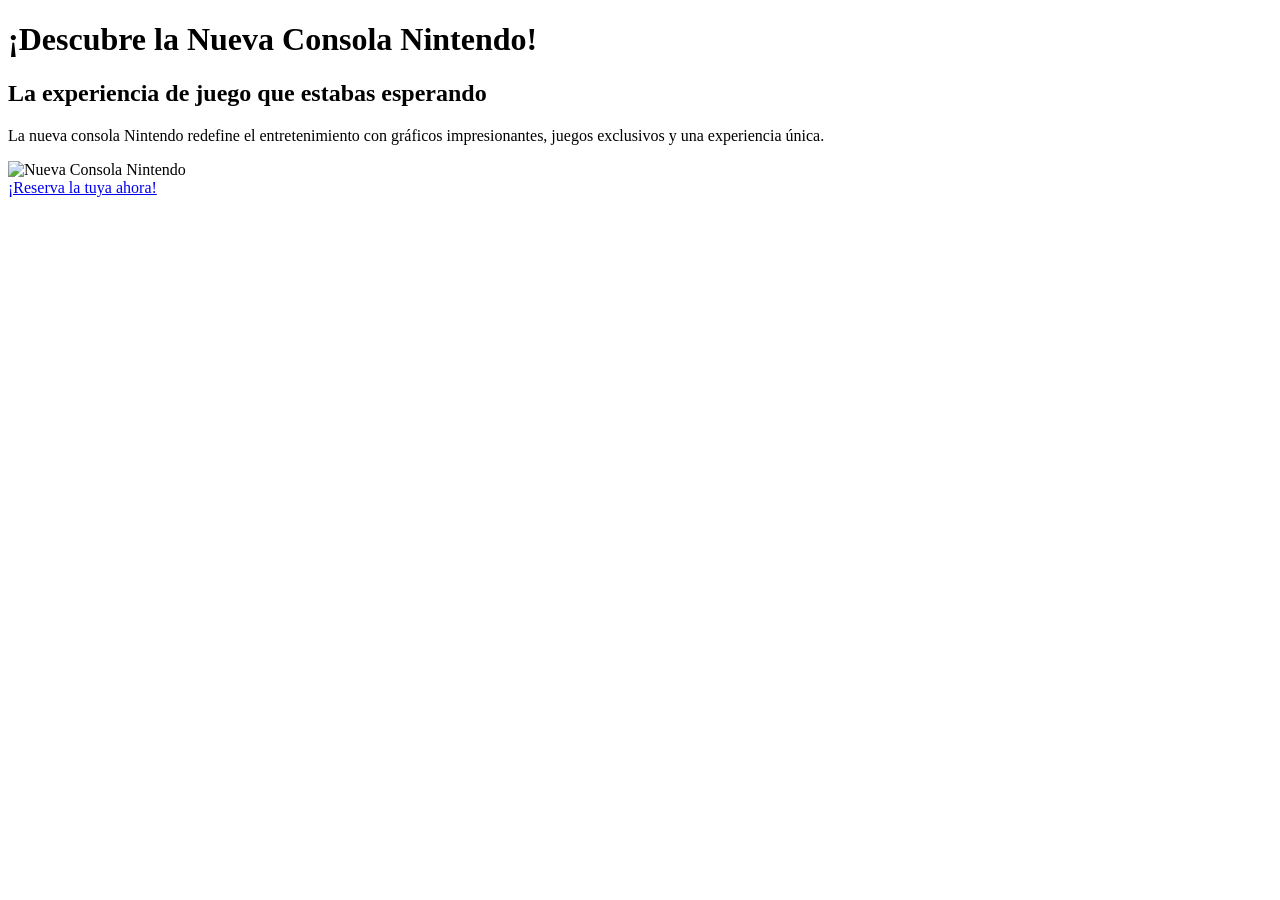
==== index.html @ 9f62196e "Se inicia el proyecto, creando la estructura base del sitio web" ====
<!DOCTYPE html>
<html lang="es">
<head>
    <meta charset="UTF-8">
    <meta name="viewport" content="width=device-width, initial-scale=1.0">
    <title>Lanzamiento de la Nueva Consola Nintendo</title>
    <link rel="stylesheet" href="style.css">
</head>
<body>
    <header>
        <h1>¡Descubre la Nueva Consola Nintendo!</h1>
    </header>
    <div class="container">
        <h2>La experiencia de juego que estabas esperando</h2>
        <p>La nueva consola Nintendo redefine el entretenimiento con gráficos impresionantes, juegos exclusivos y una experiencia única.</p>
        <img src="console.jpg" alt="Nueva Consola Nintendo" class="promo-image">
        <div class="cta">
            <a href="#preorder">¡Reserva la tuya ahora!</a>
        </div>
    </div>
</body>
</html>
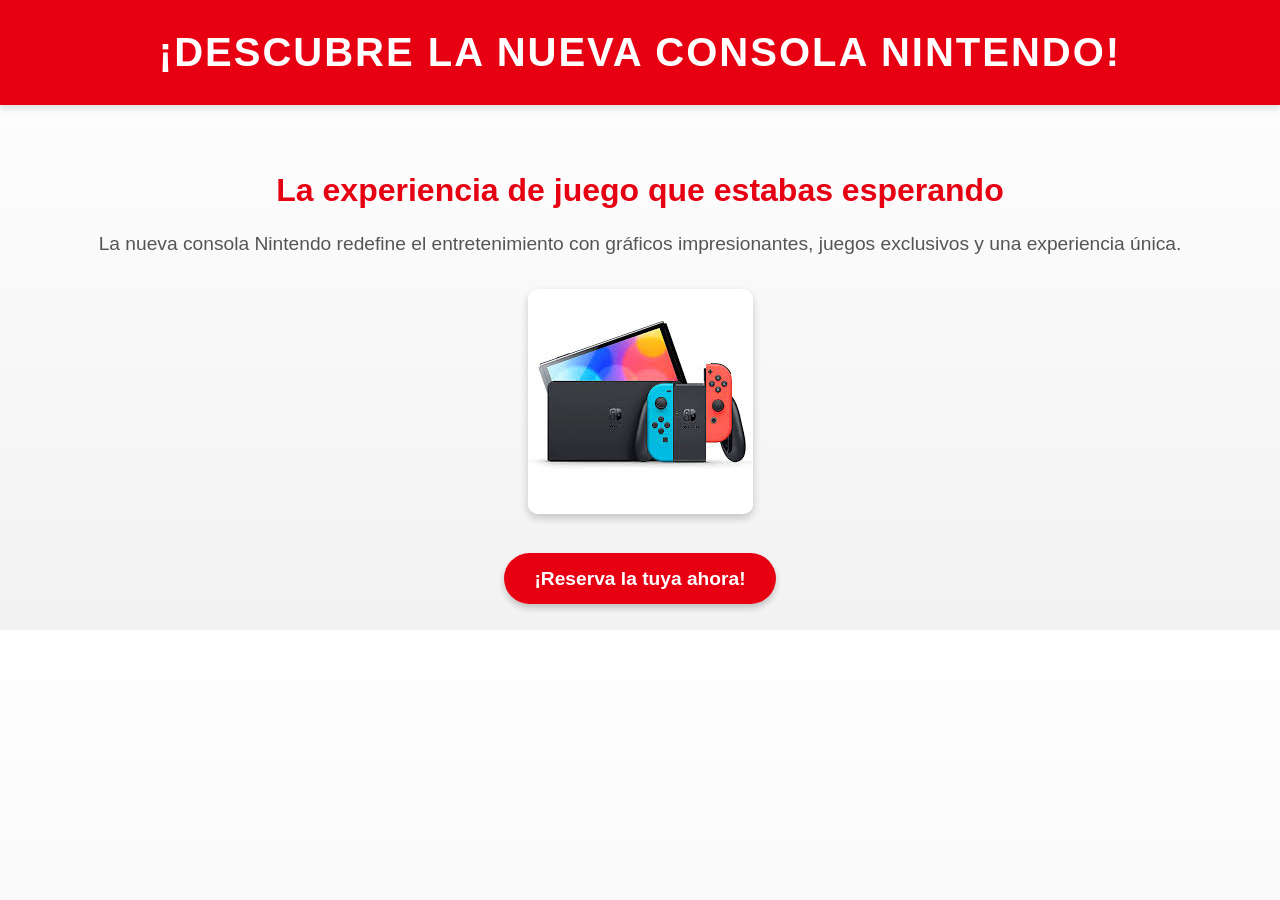
==== commit 7fe89c6c: "se mejoro el estilo del proyecto y se arreglo el tema de la imagen." ====
--- a/index.html
+++ b/index.html
@@ -13,7 +13,7 @@
     <div class="container">
         <h2>La experiencia de juego que estabas esperando</h2>
         <p>La nueva consola Nintendo redefine el entretenimiento con gráficos impresionantes, juegos exclusivos y una experiencia única.</p>
-        <img src="console.jpg" alt="Nueva Consola Nintendo" class="promo-image">
+        <img src="consola.jpg" alt="Nueva Consola Nintendo" class="promo-image">
         <div class="cta">
             <a href="#preorder">¡Reserva la tuya ahora!</a>
         </div>
--- a/style.css
+++ b/style.css
@@ -0,0 +1,142 @@
+/* Estilo general */
+body {
+    font-family: 'Arial', sans-serif;
+    margin: 0;
+    padding: 0;
+    background: linear-gradient(to bottom, #ffffff, #f2f2f2);
+    color: #333;
+}
+
+/* Encabezado */
+header {
+    background-color: #e60012;
+    color: white;
+    padding: 30px 0;
+    text-align: center;
+    box-shadow: 0 4px 6px rgba(0, 0, 0, 0.1);
+    animation: fadeIn 1.5s ease-in-out;
+}
+
+header h1 {
+    margin: 0;
+    font-size: 2.5rem;
+    text-transform: uppercase;
+    letter-spacing: 2px;
+}
+
+/* Contenedor principal */
+.container {
+    padding: 40px 20px;
+    text-align: center;
+    animation: slideIn 1.5s ease-in-out;
+}
+
+.container h2 {
+    font-size: 2rem;
+    color: #e60012;
+    margin-bottom: 20px;
+}
+
+.container p {
+    font-size: 1.2rem;
+    line-height: 1.6;
+    color: #555;
+    margin-bottom: 30px;
+}
+
+/* Imagen promocional */
+.promo-image {
+    max-width: 100%;
+    height: auto;
+    border-radius: 10px;
+    box-shadow: 0 4px 8px rgba(0, 0, 0, 0.2);
+    margin-bottom: 30px;
+    animation: zoomIn 1.5s ease-in-out;
+}
+
+/* Botón de llamada a la acción */
+.cta {
+    margin-top: 20px;
+}
+
+.cta a {
+    text-decoration: none;
+    background-color: #e60012;
+    color: white;
+    padding: 15px 30px;
+    border-radius: 50px;
+    font-size: 1.2rem;
+    font-weight: bold;
+    box-shadow: 0 4px 6px rgba(0, 0, 0, 0.2);
+    transition: all 0.3s ease;
+    animation: bounce 2s infinite;
+}
+
+.cta a:hover {
+    background-color: #b3000e;
+    transform: scale(1.05);
+}
+
+/* Responsivo */
+@media (max-width: 768px) {
+    header h1 {
+        font-size: 2rem;
+    }
+
+    .container h2 {
+        font-size: 1.8rem;
+    }
+
+    .container p {
+        font-size: 1rem;
+    }
+
+    .cta a {
+        font-size: 1rem;
+        padding: 10px 20px;
+    }
+}
+
+/* Animaciones */
+@keyframes fadeIn {
+    from {
+        opacity: 0;
+    }
+    to {
+        opacity: 1;
+    }
+}
+
+@keyframes slideIn {
+    from {
+        transform: translateY(50px);
+        opacity: 0;
+    }
+    to {
+        transform: translateY(0);
+        opacity: 1;
+    }
+}
+
+@keyframes zoomIn {
+    from {
+        transform: scale(0.8);
+        opacity: 0;
+    }
+    to {
+        transform: scale(1);
+        opacity: 1;
+    }
+}
+
+@keyframes bounce {
+    0%, 20%, 50%, 80%, 100% {
+        transform: translateY(0);
+    }
+    40% {
+        transform: translateY(-10px);
+    }
+    60% {
+        transform: translateY(-5px);
+    }
+}
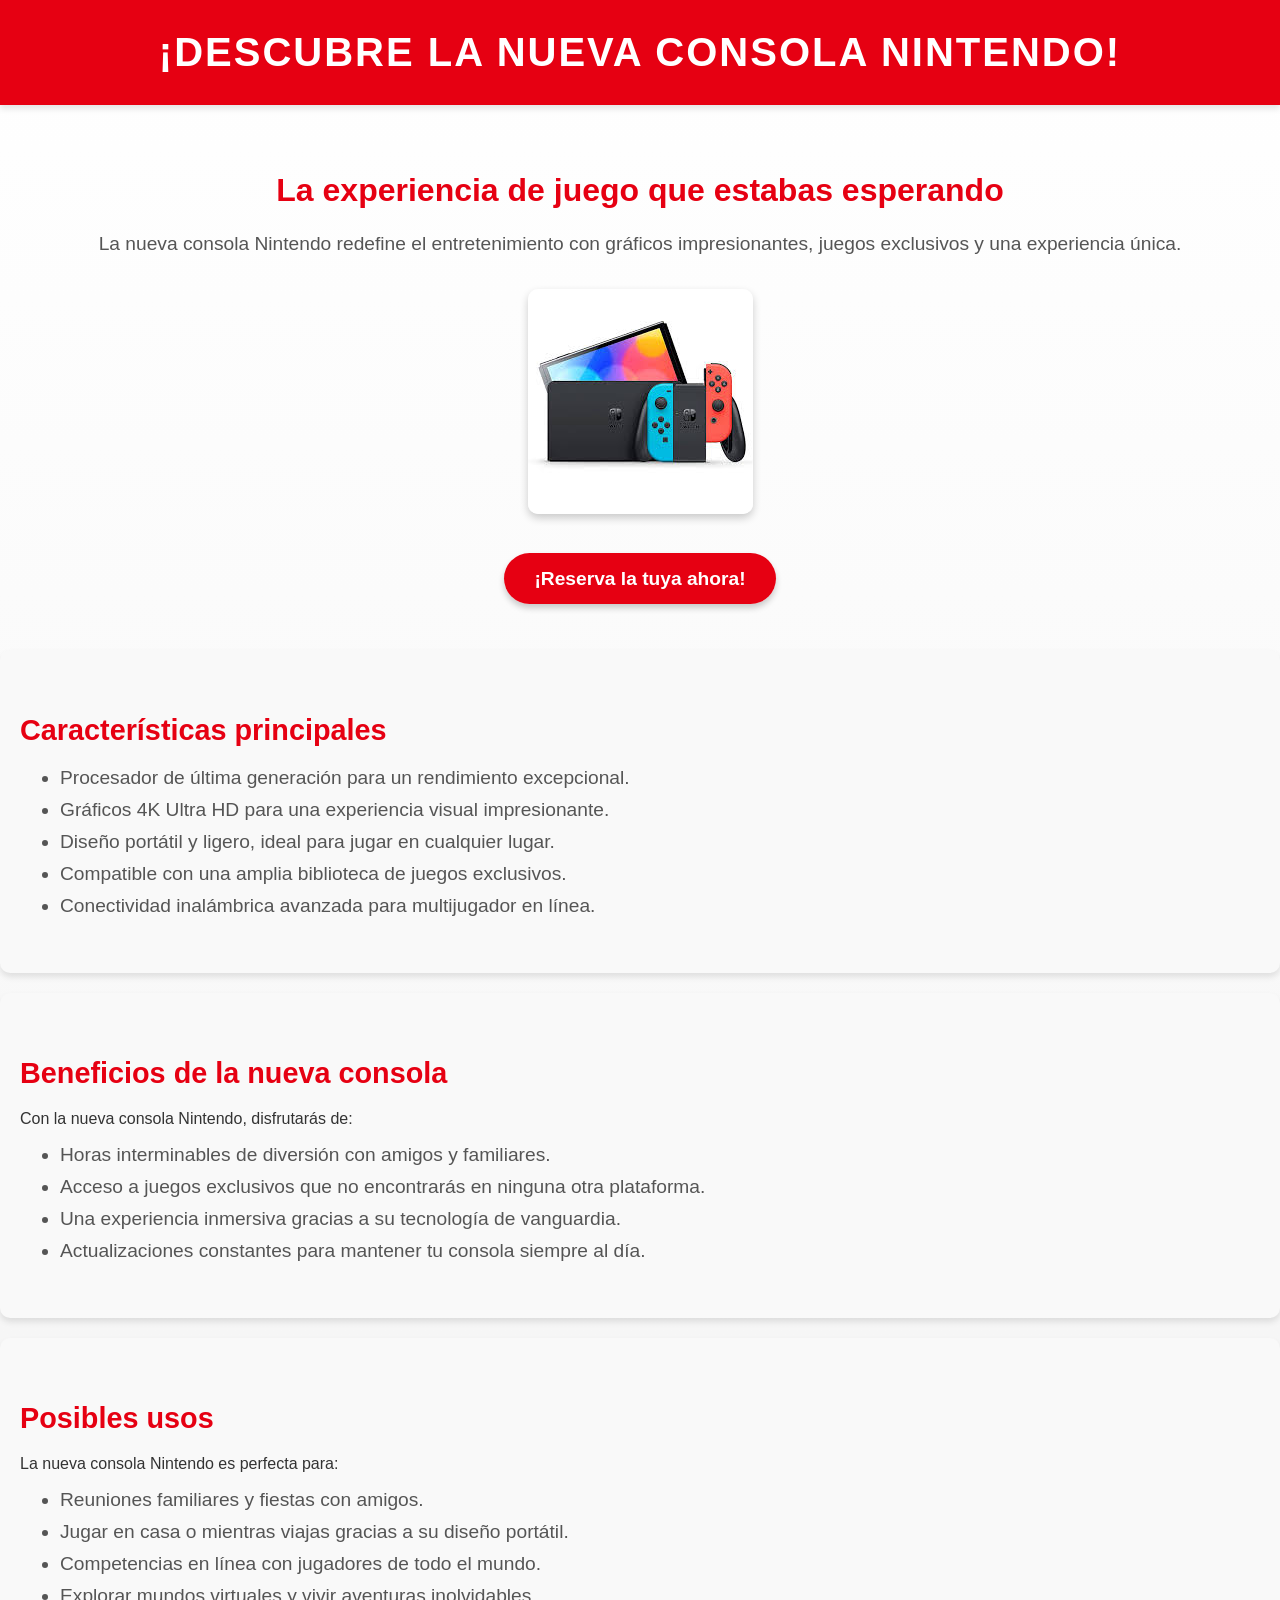
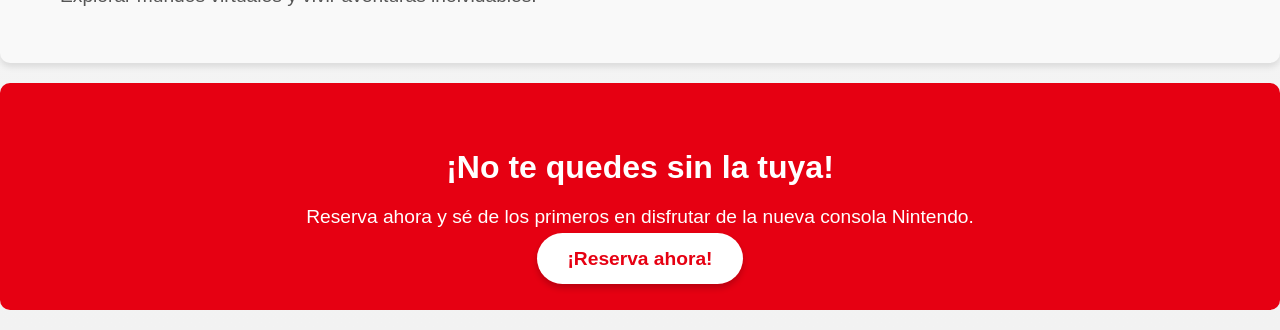
==== commit 07325fd6: "Se agrega nuevas secciones de contenido junto a un diseño que sea acorde al que ya estaba." ====
--- a/index.html
+++ b/index.html
@@ -18,5 +18,48 @@
             <a href="#preorder">¡Reserva la tuya ahora!</a>
         </div>
     </div>
+
+    <!-- Sección de características -->
+    <section class="features">
+        <h2>Características principales</h2>
+        <ul>
+            <li>Procesador de última generación para un rendimiento excepcional.</li>
+            <li>Gráficos 4K Ultra HD para una experiencia visual impresionante.</li>
+            <li>Diseño portátil y ligero, ideal para jugar en cualquier lugar.</li>
+            <li>Compatible con una amplia biblioteca de juegos exclusivos.</li>
+            <li>Conectividad inalámbrica avanzada para multijugador en línea.</li>
+        </ul>
+    </section>
+
+    <!-- Sección de beneficios -->
+    <section class="benefits">
+        <h2>Beneficios de la nueva consola</h2>
+        <p>Con la nueva consola Nintendo, disfrutarás de:</p>
+        <ul>
+            <li>Horas interminables de diversión con amigos y familiares.</li>
+            <li>Acceso a juegos exclusivos que no encontrarás en ninguna otra plataforma.</li>
+            <li>Una experiencia inmersiva gracias a su tecnología de vanguardia.</li>
+            <li>Actualizaciones constantes para mantener tu consola siempre al día.</li>
+        </ul>
+    </section>
+
+    <!-- Sección de posibles usos -->
+    <section class="uses">
+        <h2>Posibles usos</h2>
+        <p>La nueva consola Nintendo es perfecta para:</p>
+        <ul>
+            <li>Reuniones familiares y fiestas con amigos.</li>
+            <li>Jugar en casa o mientras viajas gracias a su diseño portátil.</li>
+            <li>Competencias en línea con jugadores de todo el mundo.</li>
+            <li>Explorar mundos virtuales y vivir aventuras inolvidables.</li>
+        </ul>
+    </section>
+
+    <!-- Llamado a la acción final -->
+    <div class="cta-final">
+        <h2>¡No te quedes sin la tuya!</h2>
+        <p>Reserva ahora y sé de los primeros en disfrutar de la nueva consola Nintendo.</p>
+        <a href="#preorder" class="cta-button">¡Reserva ahora!</a>
+    </div>
 </body>
 </html>
--- a/style.css
+++ b/style.css
@@ -139,4 +139,68 @@
     60% {
         transform: translateY(-5px);
     }
+}
+
+/* Sección de características, beneficios y usos */
+.features, .benefits, .uses {
+    padding: 40px 20px;
+    background-color: #f9f9f9;
+    margin: 20px 0;
+    border-radius: 10px;
+    box-shadow: 0 4px 6px rgba(0, 0, 0, 0.1);
+}
+
+.features h2, .benefits h2, .uses h2 {
+    color: #e60012;
+    font-size: 1.8rem;
+    margin-bottom: 20px;
+}
+
+.features ul, .benefits ul, .uses ul {
+    list-style: disc;
+    padding-left: 40px;
+    text-align: left;
+}
+
+.features li, .benefits li, .uses li {
+    font-size: 1.2rem;
+    margin-bottom: 10px;
+    color: #555;
+}
+
+/* Llamado a la acción final */
+.cta-final {
+    text-align: center;
+    padding: 40px 20px;
+    background-color: #e60012;
+    color: white;
+    border-radius: 10px;
+    margin: 20px 0;
+}
+
+.cta-final h2 {
+    font-size: 2rem;
+    margin-bottom: 20px;
+}
+
+.cta-final p {
+    font-size: 1.2rem;
+    margin-bottom: 20px;
+}
+
+.cta-final .cta-button {
+    text-decoration: none;
+    background-color: white;
+    color: #e60012;
+    padding: 15px 30px;
+    border-radius: 50px;
+    font-size: 1.2rem;
+    font-weight: bold;
+    box-shadow: 0 4px 6px rgba(0, 0, 0, 0.2);
+    transition: all 0.3s ease;
+}
+
+.cta-final .cta-button:hover {
+    background-color: #f2f2f2;
+    transform: scale(1.05);
 }
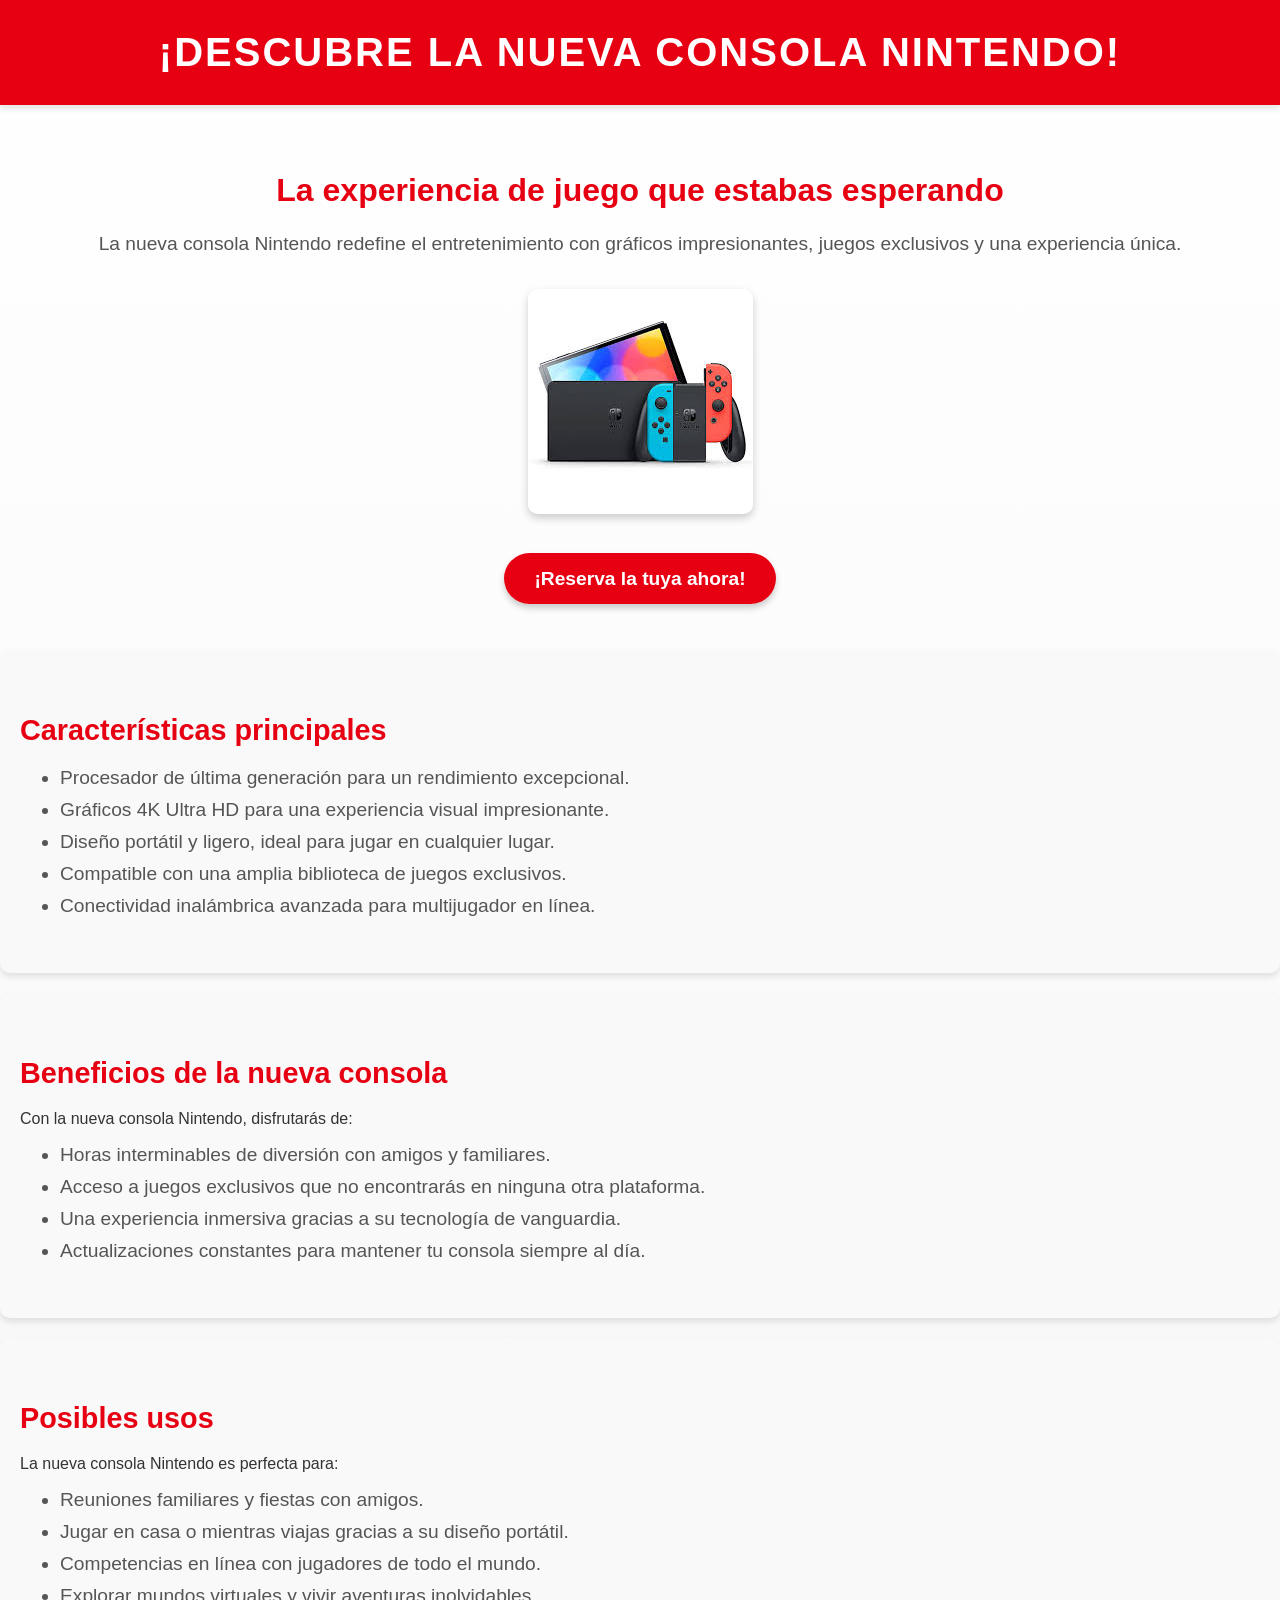
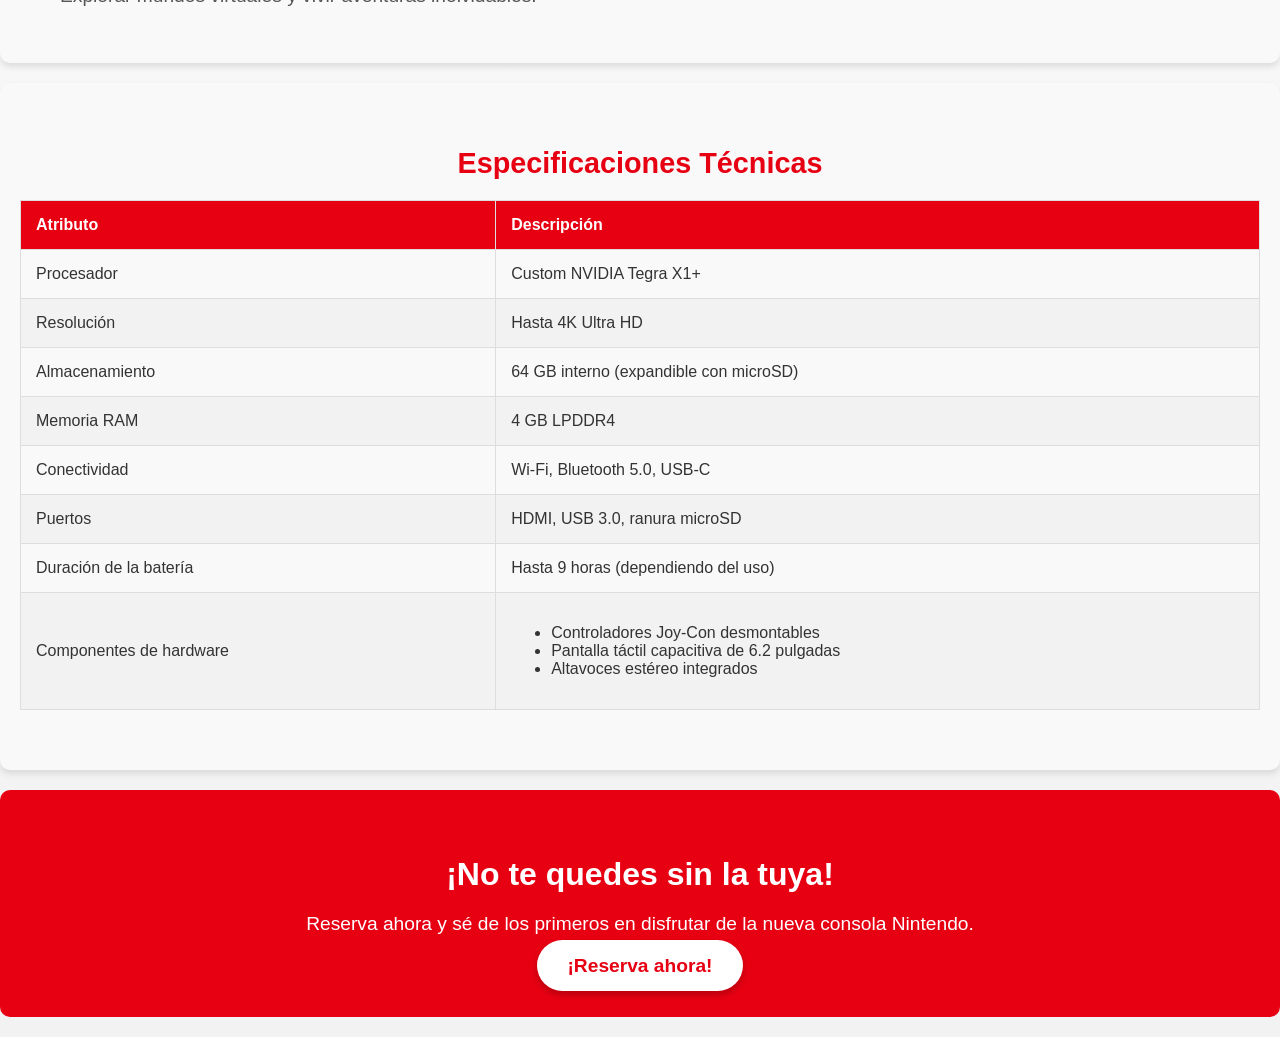
==== commit 895b66b2: "se agrega una mejora, siendo una tabla de especificaciones técnicas." ====
--- a/index.html
+++ b/index.html
@@ -55,6 +55,59 @@
         </ul>
     </section>
 
+    <!-- Sección de especificaciones técnicas -->
+    <section class="specs">
+        <h2>Especificaciones Técnicas</h2>
+        <table>
+            <thead>
+                <tr>
+                    <th>Atributo</th>
+                    <th>Descripción</th>
+                </tr>
+            </thead>
+            <tbody>
+                <tr>
+                    <td>Procesador</td>
+                    <td>Custom NVIDIA Tegra X1+</td>
+                </tr>
+                <tr>
+                    <td>Resolución</td>
+                    <td>Hasta 4K Ultra HD</td>
+                </tr>
+                <tr>
+                    <td>Almacenamiento</td>
+                    <td>64 GB interno (expandible con microSD)</td>
+                </tr>
+                <tr>
+                    <td>Memoria RAM</td>
+                    <td>4 GB LPDDR4</td>
+                </tr>
+                <tr>
+                    <td>Conectividad</td>
+                    <td>Wi-Fi, Bluetooth 5.0, USB-C</td>
+                </tr>
+                <tr>
+                    <td>Puertos</td>
+                    <td>HDMI, USB 3.0, ranura microSD</td>
+                </tr>
+                <tr>
+                    <td>Duración de la batería</td>
+                    <td>Hasta 9 horas (dependiendo del uso)</td>
+                </tr>
+                <tr>
+                    <td>Componentes de hardware</td>
+                    <td>
+                        <ul>
+                            <li>Controladores Joy-Con desmontables</li>
+                            <li>Pantalla táctil capacitiva de 6.2 pulgadas</li>
+                            <li>Altavoces estéreo integrados</li>
+                        </ul>
+                    </td>
+                </tr>
+            </tbody>
+        </table>
+    </section>
+
     <!-- Llamado a la acción final -->
     <div class="cta-final">
         <h2>¡No te quedes sin la tuya!</h2>
--- a/style.css
+++ b/style.css
@@ -77,6 +77,70 @@
     transform: scale(1.05);
 }
 
+/* Sección de características, beneficios y usos */
+.features, .benefits, .uses {
+    padding: 40px 20px;
+    background-color: #f9f9f9;
+    margin: 20px 0;
+    border-radius: 10px;
+    box-shadow: 0 4px 6px rgba(0, 0, 0, 0.1);
+}
+
+.features h2, .benefits h2, .uses h2 {
+    color: #e60012;
+    font-size: 1.8rem;
+    margin-bottom: 20px;
+}
+
+.features ul, .benefits ul, .uses ul {
+    list-style: disc;
+    padding-left: 40px;
+    text-align: left;
+}
+
+.features li, .benefits li, .uses li {
+    font-size: 1.2rem;
+    margin-bottom: 10px;
+    color: #555;
+}
+
+/* Llamado a la acción final */
+.cta-final {
+    text-align: center;
+    padding: 40px 20px;
+    background-color: #e60012;
+    color: white;
+    border-radius: 10px;
+    margin: 20px 0;
+}
+
+.cta-final h2 {
+    font-size: 2rem;
+    margin-bottom: 20px;
+}
+
+.cta-final p {
+    font-size: 1.2rem;
+    margin-bottom: 20px;
+}
+
+.cta-final .cta-button {
+    text-decoration: none;
+    background-color: white;
+    color: #e60012;
+    padding: 15px 30px;
+    border-radius: 50px;
+    font-size: 1.2rem;
+    font-weight: bold;
+    box-shadow: 0 4px 6px rgba(0, 0, 0, 0.2);
+    transition: all 0.3s ease;
+}
+
+.cta-final .cta-button:hover {
+    background-color: #f2f2f2;
+    transform: scale(1.05);
+}
+
 /* Responsivo */
 @media (max-width: 768px) {
     header h1 {
@@ -95,54 +159,35 @@
         font-size: 1rem;
         padding: 10px 20px;
     }
-}
-
-/* Animaciones */
-@keyframes fadeIn {
-    from {
-        opacity: 0;
-    }
-    to {
-        opacity: 1;
-    }
-}
-
-@keyframes slideIn {
-    from {
-        transform: translateY(50px);
-        opacity: 0;
-    }
-    to {
-        transform: translateY(0);
-        opacity: 1;
-    }
-}
-
-@keyframes zoomIn {
-    from {
-        transform: scale(0.8);
-        opacity: 0;
-    }
-    to {
-        transform: scale(1);
-        opacity: 1;
-    }
-}
-
-@keyframes bounce {
-    0%, 20%, 50%, 80%, 100% {
-        transform: translateY(0);
-    }
-    40% {
-        transform: translateY(-10px);
-    }
-    60% {
-        transform: translateY(-5px);
-    }
-}
-
-/* Sección de características, beneficios y usos */
-.features, .benefits, .uses {
+
+    .features, .benefits, .uses {
+        padding: 20px 10px;
+    }
+
+    .features h2, .benefits h2, .uses h2 {
+        font-size: 1.5rem;
+    }
+
+    .features li, .benefits li, .uses li {
+        font-size: 1rem;
+    }
+
+    .cta-final h2 {
+        font-size: 1.8rem;
+    }
+
+    .cta-final p {
+        font-size: 1rem;
+    }
+
+    .cta-final .cta-button {
+        font-size: 1rem;
+        padding: 10px 20px;
+    }
+}
+
+/* Tabla de especificaciones */
+.specs {
     padding: 40px 20px;
     background-color: #f9f9f9;
     margin: 20px 0;
@@ -150,57 +195,36 @@
     box-shadow: 0 4px 6px rgba(0, 0, 0, 0.1);
 }
 
-.features h2, .benefits h2, .uses h2 {
+.specs h2 {
     color: #e60012;
     font-size: 1.8rem;
     margin-bottom: 20px;
-}
-
-.features ul, .benefits ul, .uses ul {
-    list-style: disc;
-    padding-left: 40px;
+    text-align: center;
+}
+
+table {
+    width: 100%;
+    border-collapse: collapse;
+    margin: 20px 0;
+}
+
+thead {
+    background-color: #e60012;
+    color: white;
+}
+
+th, td {
+    padding: 15px;
     text-align: left;
-}
-
-.features li, .benefits li, .uses li {
-    font-size: 1.2rem;
-    margin-bottom: 10px;
-    color: #555;
-}
-
-/* Llamado a la acción final */
-.cta-final {
-    text-align: center;
-    padding: 40px 20px;
-    background-color: #e60012;
-    color: white;
-    border-radius: 10px;
-    margin: 20px 0;
-}
-
-.cta-final h2 {
-    font-size: 2rem;
-    margin-bottom: 20px;
-}
-
-.cta-final p {
-    font-size: 1.2rem;
-    margin-bottom: 20px;
-}
-
-.cta-final .cta-button {
-    text-decoration: none;
-    background-color: white;
-    color: #e60012;
-    padding: 15px 30px;
-    border-radius: 50px;
-    font-size: 1.2rem;
-    font-weight: bold;
-    box-shadow: 0 4px 6px rgba(0, 0, 0, 0.2);
-    transition: all 0.3s ease;
-}
-
-.cta-final .cta-button:hover {
+    border: 1px solid #ddd;
+}
+
+tbody tr:nth-child(even) {
     background-color: #f2f2f2;
-    transform: scale(1.05);
-}+}
+
+tbody tr:hover {
+    background-color: #f1f1f1;
+}
+
+
